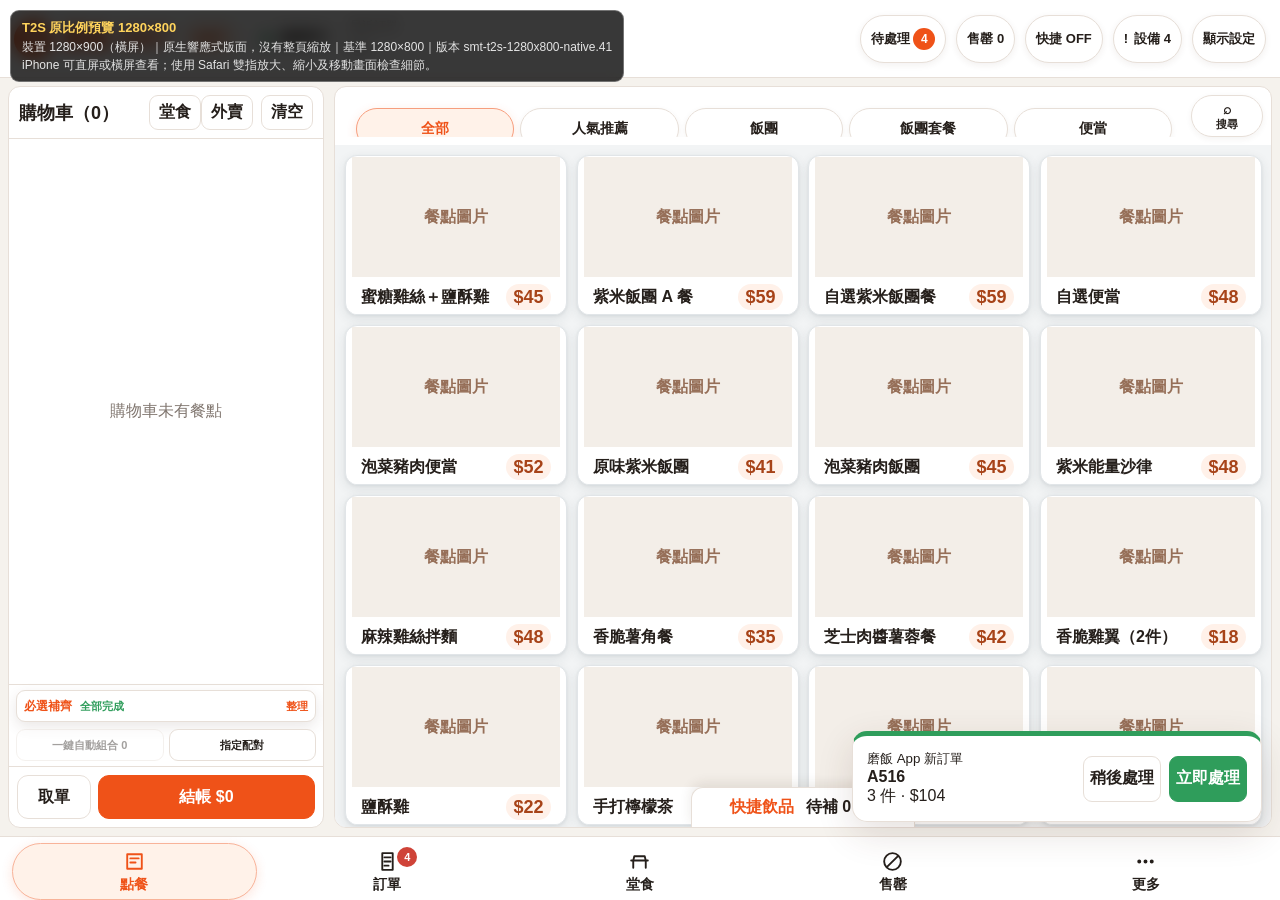
==== index.html @ 68603bec "Add SMT 1280x800 source baseline" ====
<!doctype html>
<html lang="zh-HK">
<head>
  <meta charset="UTF-8">
  <meta name="viewport" content="width=device-width,initial-scale=1,minimum-scale=0.25,maximum-scale=5,user-scalable=yes,viewport-fit=cover">
  <title>磨飯 SMT T2S 1280×800</title>
  <link rel="manifest" href="manifest.webmanifest">
  <link rel="stylesheet" href="app-shell.css?v=smt-t2s-1280x800-rebuild.40">
</head>
<body>
  <main id="viewport">
    <section id="stage"><iframe id="page" title="磨飯 SMT"></iframe></section>
    <aside id="device-hud" aria-live="polite">
      <strong>T2S 原比例預覽 1280×800</strong>
      <span id="device-hud-detail">正在量度畫面…</span>
      <span>iPhone 可直屏或橫屏查看；使用 Safari 雙指放大、縮小及移動畫面檢查細節。</span>
    </aside>
  </main>
  <script type="module" src="app-loader.js?v=smt-t2s-1280x800-rebuild.40"></script>
</body>
</html>
---- app-shell.css ----
* {
  box-sizing: border-box;
  -webkit-tap-highlight-color: transparent;
}
html,
body {
  margin: 0;
  width: 100%;
  height: 100%;
  overflow: hidden;
  background: #f8f6f2;
  overscroll-behavior: none;
}
#viewport {
  position: fixed;
  inset: 0;
  overflow: hidden;
  background: #f8f6f2;
}
#stage {
  position: absolute;
  inset: 0;
  width: 100%;
  height: 100%;
  background: #f8f6f2;
  overflow: hidden;
  transform: none !important;
  outline: 0;
  box-shadow: none;
}
html[data-preview-mode="native"] #stage {
  outline: 0;
  box-shadow: none;
}
#page {
  width: 100%;
  height: 100%;
  min-width: 0;
  min-height: 0;
  border: 0;
  display: block;
  background: #f8f6f2;
}
#device-hud {
  position: fixed;
  left: max(10px, env(safe-area-inset-left));
  top: max(10px, env(safe-area-inset-top));
  z-index: 9000;
  max-width: min(620px, calc(100vw - 20px));
  padding: 8px 11px;
  border: 1px solid rgba(255,255,255,.3);
  border-radius: 9px;
  background: rgba(0,0,0,.78);
  color: #fff;
  font: 12px/1.35 -apple-system,BlinkMacSystemFont,"PingFang HK",sans-serif;
  pointer-events: none;
  backdrop-filter: blur(8px);
}
#device-hud strong {
  display: block;
  color: #ffd45c;
  font-size: 13px;
}
#device-hud span {
  display: block;
  margin-top: 2px;
  color: #e4e4e4;
}
#device-hud[hidden] {
  display: none;
}
@media (max-width: 600px) {
  #device-hud {
    max-width: calc(100vw - 16px);
    left: max(8px, env(safe-area-inset-left));
    top: max(8px, env(safe-area-inset-top));
    padding: 7px 9px;
    font-size: 11px;
  }
  #device-hud strong {
    font-size: 12px;
  }
}
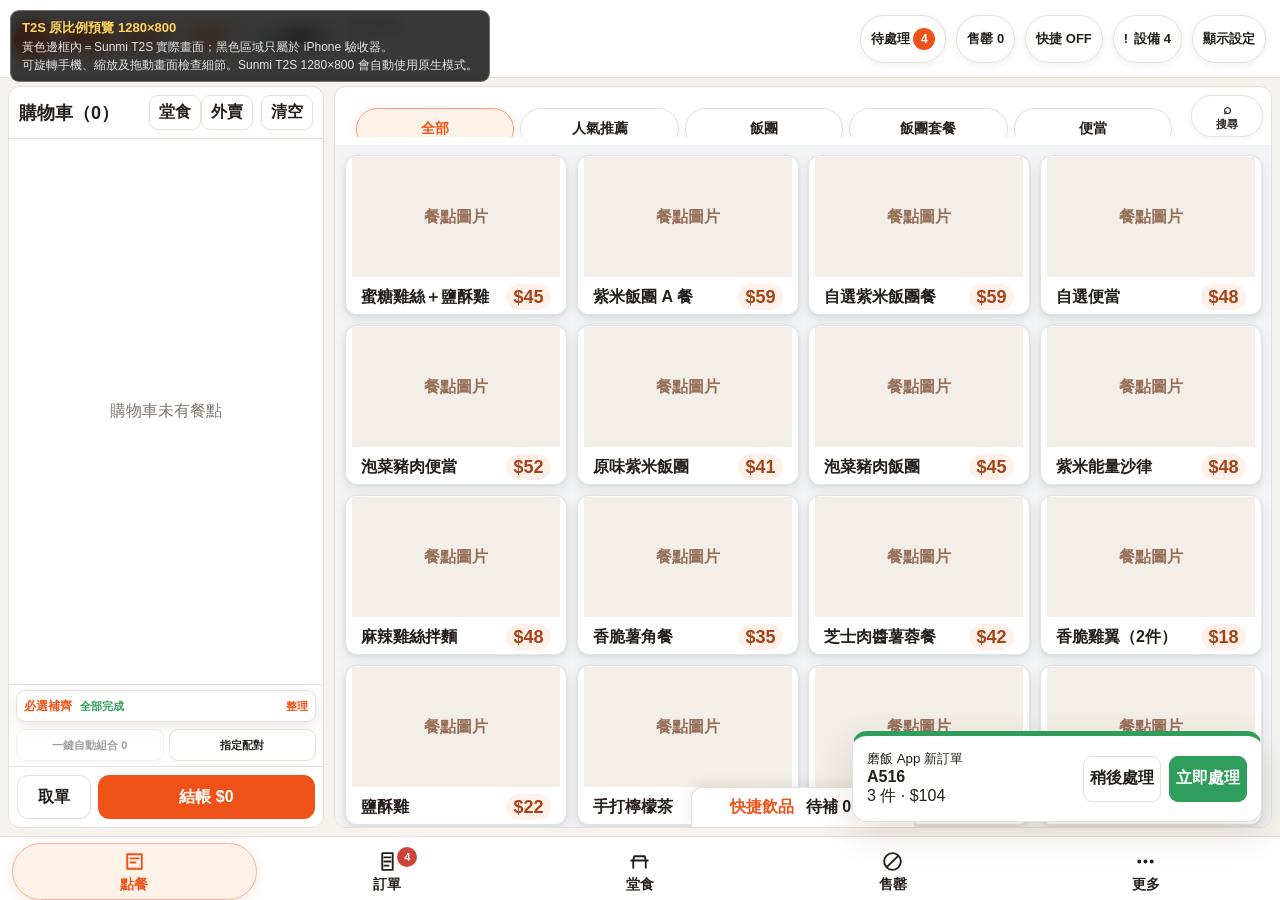
==== commit fee85ffe: "feat(preview): add iPhone visual QA controls" ====
--- a/index.html
+++ b/index.html
@@ -5,17 +5,32 @@
   <meta name="viewport" content="width=device-width,initial-scale=1,minimum-scale=0.25,maximum-scale=5,user-scalable=yes,viewport-fit=cover">
   <title>磨飯 SMT T2S 1280×800</title>
   <link rel="manifest" href="manifest.webmanifest">
-  <link rel="stylesheet" href="app-shell.css?v=smt-t2s-1280x800-rebuild.40">
+  <link rel="stylesheet" href="app-shell.css?v=smt-t2s-1280x800-iphone-qa.01">
 </head>
 <body>
   <main id="viewport">
-    <section id="stage"><iframe id="page" title="磨飯 SMT"></iframe></section>
+    <header id="preview-toolbar" aria-label="iPhone 視覺驗收控制">
+      <section>
+        <strong>SMT 1280×800 視覺驗收</strong>
+        <span id="device-hud-detail">正在量度畫面…</span>
+      </section>
+      <nav>
+        <button type="button" data-preview-action="fit">適合</button>
+        <button type="button" data-preview-action="out">－</button>
+        <button type="button" data-preview-action="native">100%</button>
+        <button type="button" data-preview-action="in">＋</button>
+        <button type="button" data-preview-action="hud">資訊</button>
+      </nav>
+    </header>
+    <section id="preview-floor">
+      <section id="stage"><iframe id="page" title="磨飯 SMT"></iframe></section>
+    </section>
     <aside id="device-hud" aria-live="polite">
       <strong>T2S 原比例預覽 1280×800</strong>
-      <span id="device-hud-detail">正在量度畫面…</span>
-      <span>iPhone 可直屏或橫屏查看；使用 Safari 雙指放大、縮小及移動畫面檢查細節。</span>
+      <span>黃色邊框內＝Sunmi T2S 實際畫面；黑色區域只屬於 iPhone 驗收器。</span>
+      <span>可旋轉手機、縮放及拖動畫面檢查細節。Sunmi T2S 1280×800 會自動使用原生模式。</span>
     </aside>
   </main>
-  <script type="module" src="app-loader.js?v=smt-t2s-1280x800-rebuild.40"></script>
+  <script type="module" src="app-loader.js?v=smt-t2s-1280x800-iphone-qa.01"></script>
 </body>
-</html>+</html>
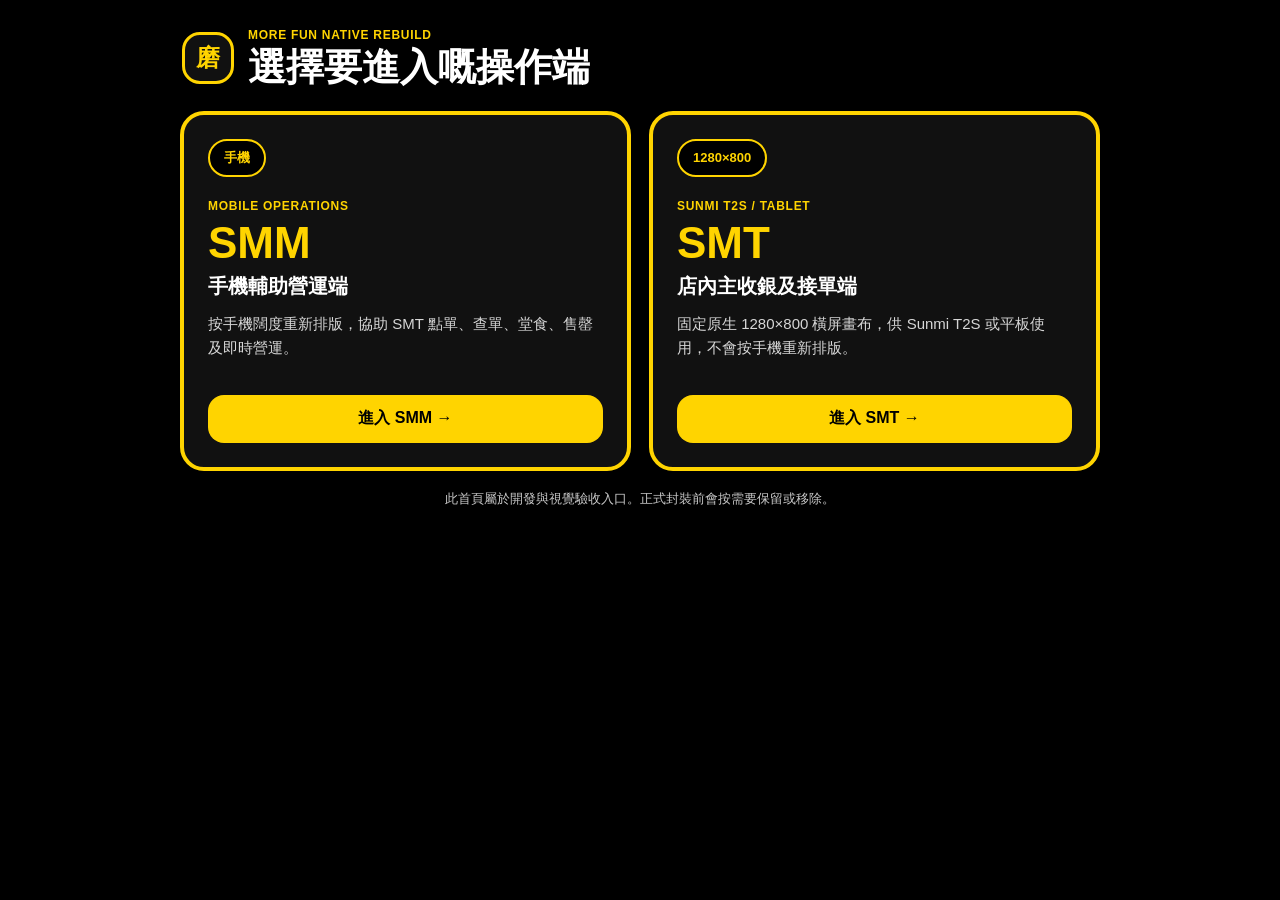
==== commit 492f7956: "feat: make SMM and SMT selector the root homepage" ====
--- a/index.html
+++ b/index.html
@@ -1,36 +1,47 @@
 <!doctype html>
 <html lang="zh-HK">
-<head>
-  <meta charset="UTF-8">
-  <meta name="viewport" content="width=device-width,initial-scale=1,minimum-scale=0.25,maximum-scale=5,user-scalable=yes,viewport-fit=cover">
-  <title>磨飯 SMT T2S 1280×800</title>
-  <link rel="manifest" href="manifest.webmanifest">
-  <link rel="stylesheet" href="app-shell.css?v=smt-t2s-1280x800-iphone-qa.01">
-</head>
-<body>
-  <main id="viewport">
-    <header id="preview-toolbar" aria-label="iPhone 視覺驗收控制">
-      <section>
-        <strong>SMT 1280×800 視覺驗收</strong>
-        <span id="device-hud-detail">正在量度畫面…</span>
+  <head>
+    <meta charset="UTF-8" />
+    <meta name="viewport" content="width=device-width,initial-scale=1,viewport-fit=cover" />
+    <meta name="theme-color" content="#000000" />
+    <title>磨飯｜選擇操作端</title>
+    <link rel="stylesheet" href="/src-native/qa-viewer/selector.css" />
+  </head>
+  <body>
+    <main class="selector-shell">
+      <header class="selector-header">
+        <span class="selector-mark" aria-hidden="true">磨</span>
+        <div>
+          <p>More Fun Native Rebuild</p>
+          <h1>選擇要進入嘅操作端</h1>
+        </div>
+      </header>
+
+      <section class="selector-grid" aria-label="應用選擇">
+        <a class="selector-card selector-card--smm" href="/smm-qa-viewer.html">
+          <span class="selector-device" aria-hidden="true">手機</span>
+          <div>
+            <p class="selector-kicker">Mobile Operations</p>
+            <h2>SMM</h2>
+            <strong>手機輔助營運端</strong>
+            <p>按手機闊度重新排版，協助 SMT 點單、查單、堂食、售罄及即時營運。</p>
+          </div>
+          <span class="selector-enter">進入 SMM →</span>
+        </a>
+
+        <a class="selector-card selector-card--smt" href="/smt-qa-viewer.html">
+          <span class="selector-device" aria-hidden="true">1280×800</span>
+          <div>
+            <p class="selector-kicker">Sunmi T2S / Tablet</p>
+            <h2>SMT</h2>
+            <strong>店內主收銀及接單端</strong>
+            <p>固定原生 1280×800 橫屏畫布，供 Sunmi T2S 或平板使用，不會按手機重新排版。</p>
+          </div>
+          <span class="selector-enter">進入 SMT →</span>
+        </a>
       </section>
-      <nav>
-        <button type="button" data-preview-action="fit">適合</button>
-        <button type="button" data-preview-action="out">－</button>
-        <button type="button" data-preview-action="native">100%</button>
-        <button type="button" data-preview-action="in">＋</button>
-        <button type="button" data-preview-action="hud">資訊</button>
-      </nav>
-    </header>
-    <section id="preview-floor">
-      <section id="stage"><iframe id="page" title="磨飯 SMT"></iframe></section>
-    </section>
-    <aside id="device-hud" aria-live="polite">
-      <strong>T2S 原比例預覽 1280×800</strong>
-      <span>黃色邊框內＝Sunmi T2S 實際畫面；黑色區域只屬於 iPhone 驗收器。</span>
-      <span>可旋轉手機、縮放及拖動畫面檢查細節。Sunmi T2S 1280×800 會自動使用原生模式。</span>
-    </aside>
-  </main>
-  <script type="module" src="app-loader.js?v=smt-t2s-1280x800-iphone-qa.01"></script>
-</body>
+
+      <p class="selector-note">此首頁屬於開發與視覺驗收入口。正式封裝前會按需要保留或移除。</p>
+    </main>
+  </body>
 </html>
--- a/src-native/qa-viewer/selector.css
+++ b/src-native/qa-viewer/selector.css
@@ -0,0 +1,157 @@
+* {
+  box-sizing: border-box;
+}
+
+html,
+body {
+  margin: 0;
+  min-height: 100%;
+  background: #000;
+  color: #fff;
+  font-family: -apple-system, BlinkMacSystemFont, "PingFang HK", "Noto Sans TC", "Microsoft JhengHei", sans-serif;
+}
+
+body {
+  min-height: 100dvh;
+  padding: max(20px, env(safe-area-inset-top)) 18px max(24px, env(safe-area-inset-bottom));
+}
+
+.selector-shell {
+  width: min(100%, 920px);
+  margin: 0 auto;
+}
+
+.selector-header {
+  display: flex;
+  align-items: center;
+  gap: 14px;
+  padding: 8px 2px 22px;
+}
+
+.selector-mark {
+  width: 52px;
+  height: 52px;
+  display: grid;
+  place-items: center;
+  flex: 0 0 auto;
+  border: 3px solid #ffd400;
+  border-radius: 18px;
+  background: #111;
+  color: #ffd400;
+  font-size: 24px;
+  font-weight: 900;
+}
+
+.selector-header p,
+.selector-header h1,
+.selector-card p,
+.selector-card h2,
+.selector-card strong,
+.selector-note {
+  margin: 0;
+}
+
+.selector-header p,
+.selector-kicker {
+  color: #ffd400;
+  font-size: 12px;
+  font-weight: 900;
+  letter-spacing: 0.06em;
+  text-transform: uppercase;
+}
+
+.selector-header h1 {
+  margin-top: 4px;
+  color: #fff;
+  font-size: clamp(24px, 5.8vw, 38px);
+  line-height: 1.12;
+}
+
+.selector-grid {
+  display: grid;
+  grid-template-columns: repeat(2, minmax(0, 1fr));
+  gap: 18px;
+}
+
+.selector-card {
+  min-width: 0;
+  min-height: 360px;
+  display: flex;
+  flex-direction: column;
+  gap: 22px;
+  padding: 24px;
+  border: 4px solid #ffd400;
+  border-radius: 24px;
+  background: #111;
+  color: #fff;
+  text-decoration: none;
+}
+
+.selector-card:active {
+  transform: translateY(1px);
+}
+
+.selector-device {
+  align-self: flex-start;
+  min-height: 38px;
+  display: inline-flex;
+  align-items: center;
+  padding: 0 14px;
+  border: 2px solid #ffd400;
+  border-radius: 999px;
+  background: #000;
+  color: #ffd400;
+  font-size: 13px;
+  font-weight: 900;
+}
+
+.selector-card h2 {
+  margin-top: 8px;
+  color: #ffd400;
+  font-size: 44px;
+  line-height: 1;
+}
+
+.selector-card strong {
+  display: block;
+  margin-top: 8px;
+  color: #fff;
+  font-size: 20px;
+}
+
+.selector-card div > p:last-child {
+  margin-top: 12px;
+  color: #d7d7d7;
+  font-size: 15px;
+  line-height: 1.6;
+}
+
+.selector-enter {
+  min-height: 48px;
+  display: flex;
+  align-items: center;
+  justify-content: center;
+  margin-top: auto;
+  border-radius: 16px;
+  background: #ffd400;
+  color: #000;
+  font-weight: 900;
+}
+
+.selector-note {
+  padding: 18px 4px 0;
+  color: #c9c9c9;
+  font-size: 13px;
+  line-height: 1.6;
+  text-align: center;
+}
+
+@media (max-width: 720px) {
+  .selector-grid {
+    grid-template-columns: 1fr;
+  }
+
+  .selector-card {
+    min-height: 310px;
+  }
+}
